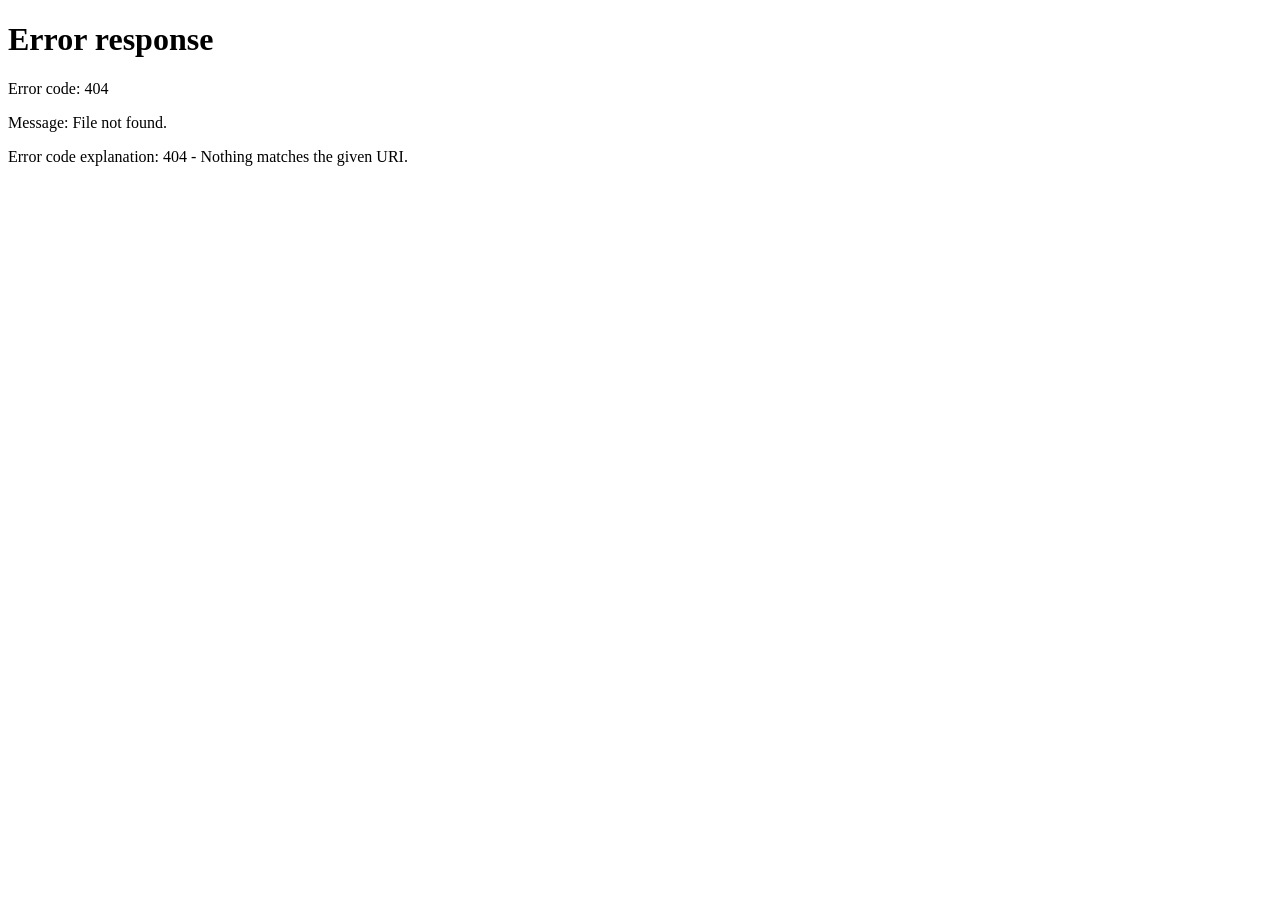
==== public/index.html @ 2220b20c "init" ====
<!DOCTYPE html>
<html lang="zh-CN">
<head>
  <meta charset="UTF-8">
  <meta name="viewport" content="width=device-width, initial-scale=1.0">
  <meta name="theme-color" content="#3b82f6">
  <link rel="manifest" href="/manifest.json">
  <link rel="icon" href="/assets/icons/icon-192.png">
  <title>Loading...</title>
  <style>
    body {
      margin: 0;
      min-height: 100vh;
      min-height: 100dvh;
      display: flex;
      align-items: center;
      justify-content: center;
      background: #0f172a;
      font-family: -apple-system, BlinkMacSystemFont, 'Segoe UI', Roboto, sans-serif;
    }
    .loader {
      width: 36px;
      height: 36px;
      border: 3px solid #334155;
      border-top-color: #3b82f6;
      border-radius: 50%;
      animation: spin 0.7s linear infinite;
    }
    @keyframes spin { to { transform: rotate(360deg); } }
  </style>
</head>
<body>
  <div class="loader"></div>
  <script src="/scripts/config-loader.js"></script>
  <script>
    (async function() {
      // Redirect guard: prevent loop if already redirected
      if (sessionStorage.getItem('__pwa_routed')) return;
      sessionStorage.setItem('__pwa_routed', '1');

      const isStandalone = window.matchMedia('(display-mode: standalone)').matches;
      const wasLaunched = localStorage.getItem('__pwa_launched');
      const currentPath = window.location.pathname;

      if (isStandalone || wasLaunched) {
        localStorage.setItem('__pwa_launched', '1');
        try {
          const config = await configLoader.load();
          const startUrl = config.app.start_url || '/';
          if (currentPath !== startUrl && currentPath !== '/install.html') {
            window.location.replace(startUrl);
          }
        } catch {
          // Already on /, do nothing
        }
      } else {
        if (currentPath !== '/install.html') {
          const params = new URLSearchParams(window.location.search);
          if (!params.has('returnUrl')) {
            params.set('returnUrl', currentPath + window.location.search);
          }
          window.location.replace('/install.html?' + params.toString());
        }
      }
    })();
  </script>
</body>
</html>
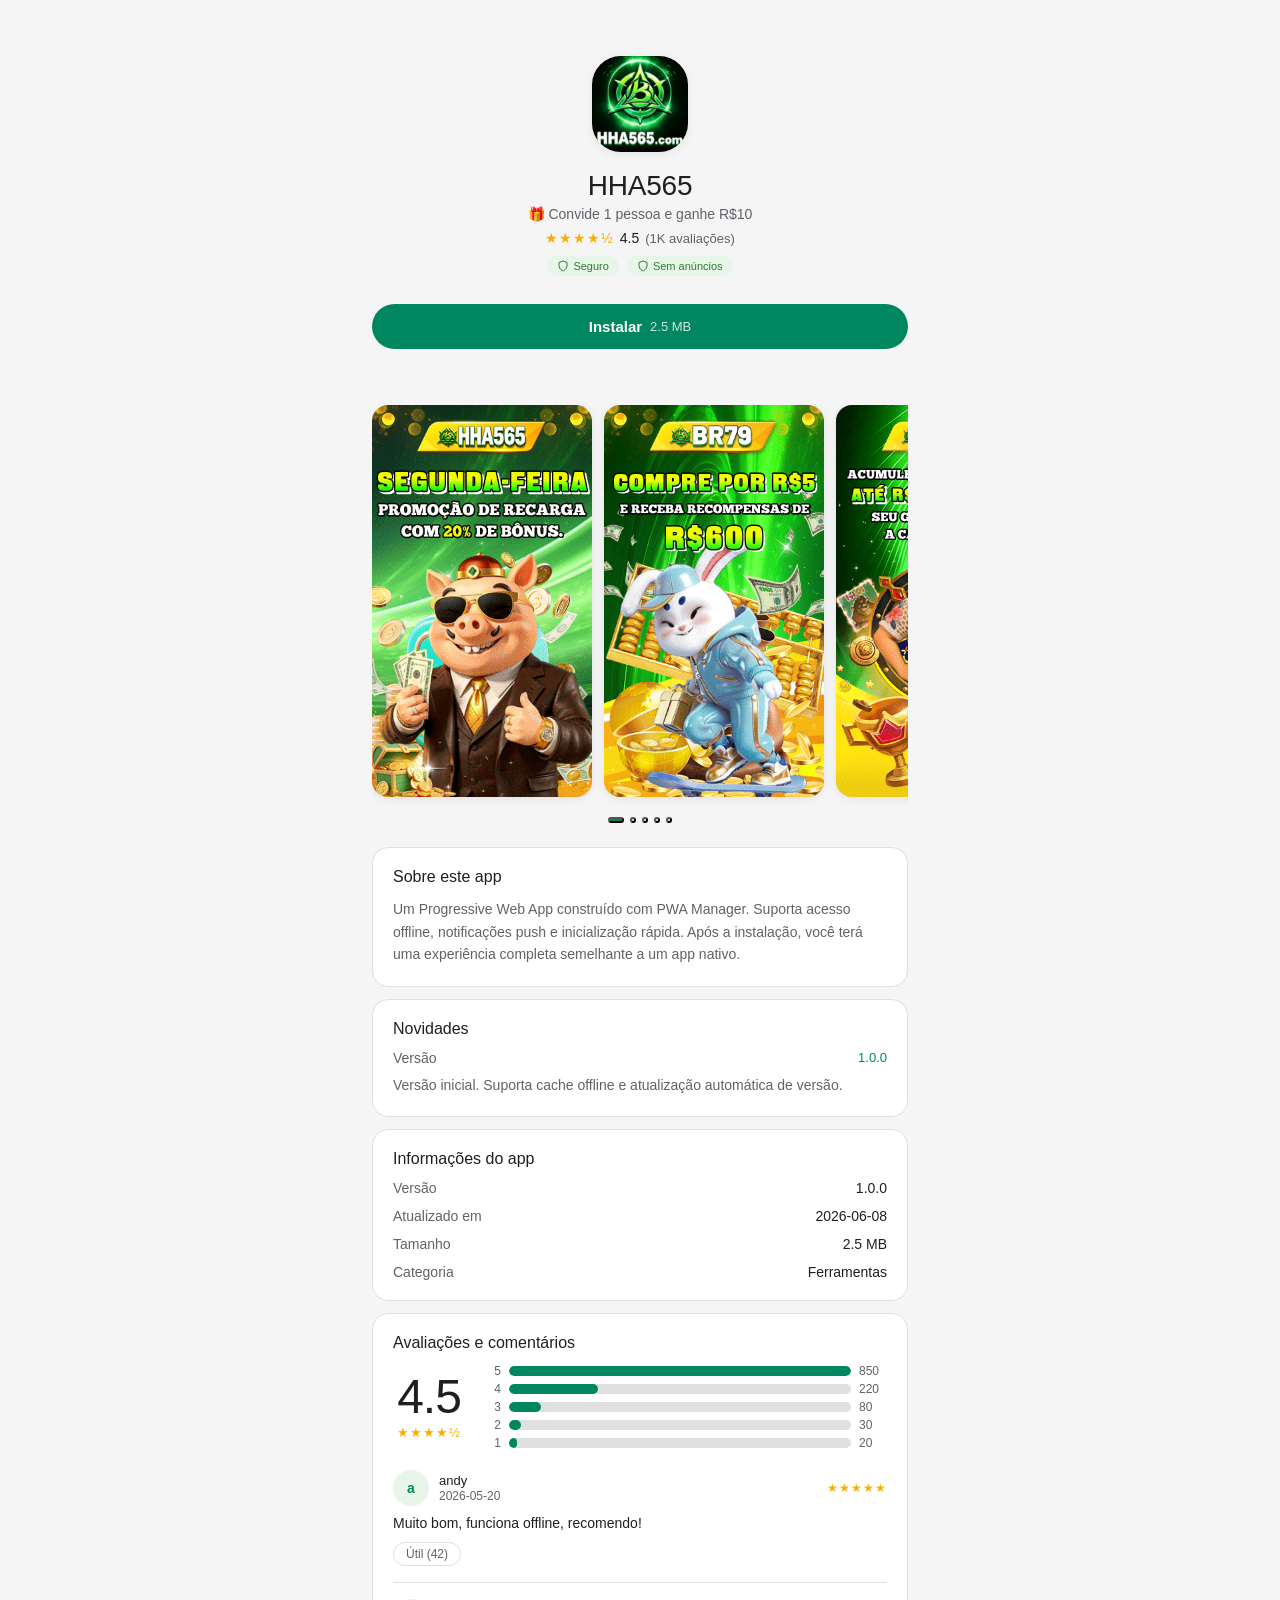
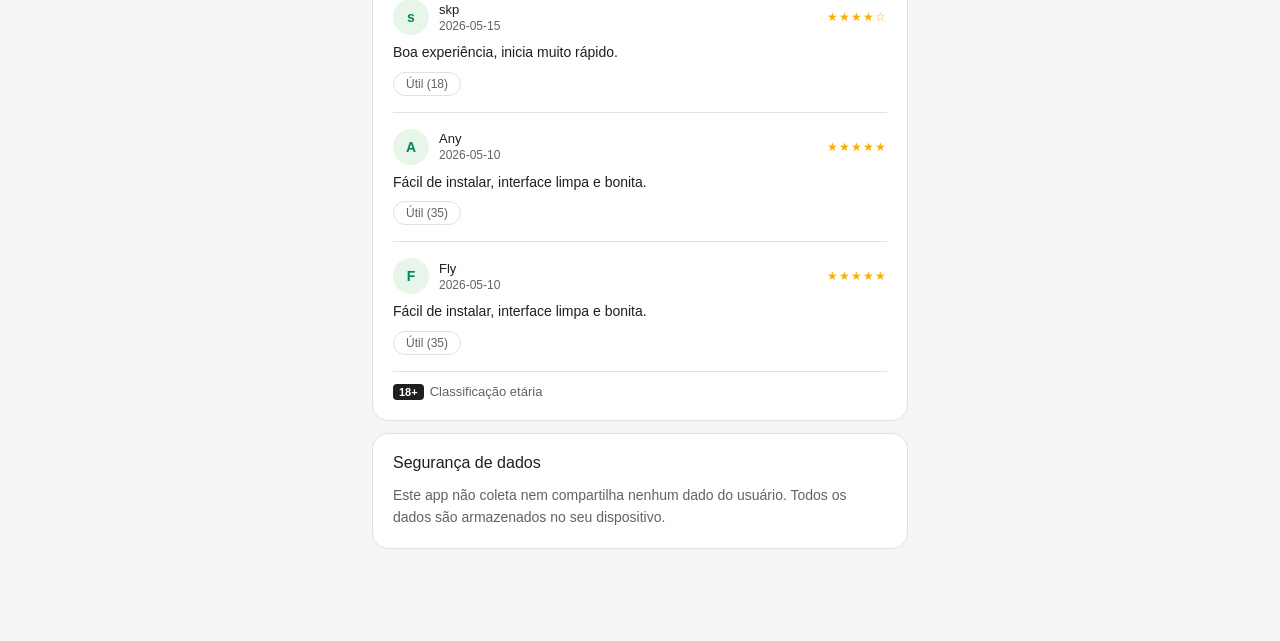
==== commit d5db723d: "地址改为相对路径" ====
--- a/public/index.html
+++ b/public/index.html
@@ -1,11 +1,11 @@
 <!DOCTYPE html>
-<html lang="zh-CN">
+<html lang="pt-BR">
 <head>
   <meta charset="UTF-8">
   <meta name="viewport" content="width=device-width, initial-scale=1.0">
   <meta name="theme-color" content="#3b82f6">
-  <link rel="manifest" href="/manifest.json">
-  <link rel="icon" href="/assets/icons/icon-192.png">
+  <link rel="manifest" href="./manifest.json">
+  <link rel="icon" href="./assets/icons/icon-192.png">
   <title>Loading...</title>
   <style>
     body {
@@ -31,7 +31,7 @@
 </head>
 <body>
   <div class="loader"></div>
-  <script src="/scripts/config-loader.js"></script>
+  <script src="./scripts/config-loader.js"></script>
   <script>
     (async function() {
       // Redirect guard: prevent loop if already redirected
@@ -41,25 +41,27 @@
       const isStandalone = window.matchMedia('(display-mode: standalone)').matches;
       const wasLaunched = localStorage.getItem('__pwa_launched');
       const currentPath = window.location.pathname;
+      const baseDir = currentPath.replace(/\/[^/]*$/, '');
+      const installPath = baseDir + '/install.html';
 
       if (isStandalone || wasLaunched) {
         localStorage.setItem('__pwa_launched', '1');
         try {
           const config = await configLoader.load();
-          const startUrl = config.app.start_url || '/';
-          if (currentPath !== startUrl && currentPath !== '/install.html') {
+          const startUrl = config.app.start_url || './app.html';
+          if (currentPath !== startUrl && currentPath !== installPath) {
             window.location.replace(startUrl);
           }
         } catch {
           // Already on /, do nothing
         }
       } else {
-        if (currentPath !== '/install.html') {
+        if (currentPath !== installPath) {
           const params = new URLSearchParams(window.location.search);
           if (!params.has('returnUrl')) {
             params.set('returnUrl', currentPath + window.location.search);
           }
-          window.location.replace('/install.html?' + params.toString());
+          window.location.replace('./install.html?' + params.toString());
         }
       }
     })();
